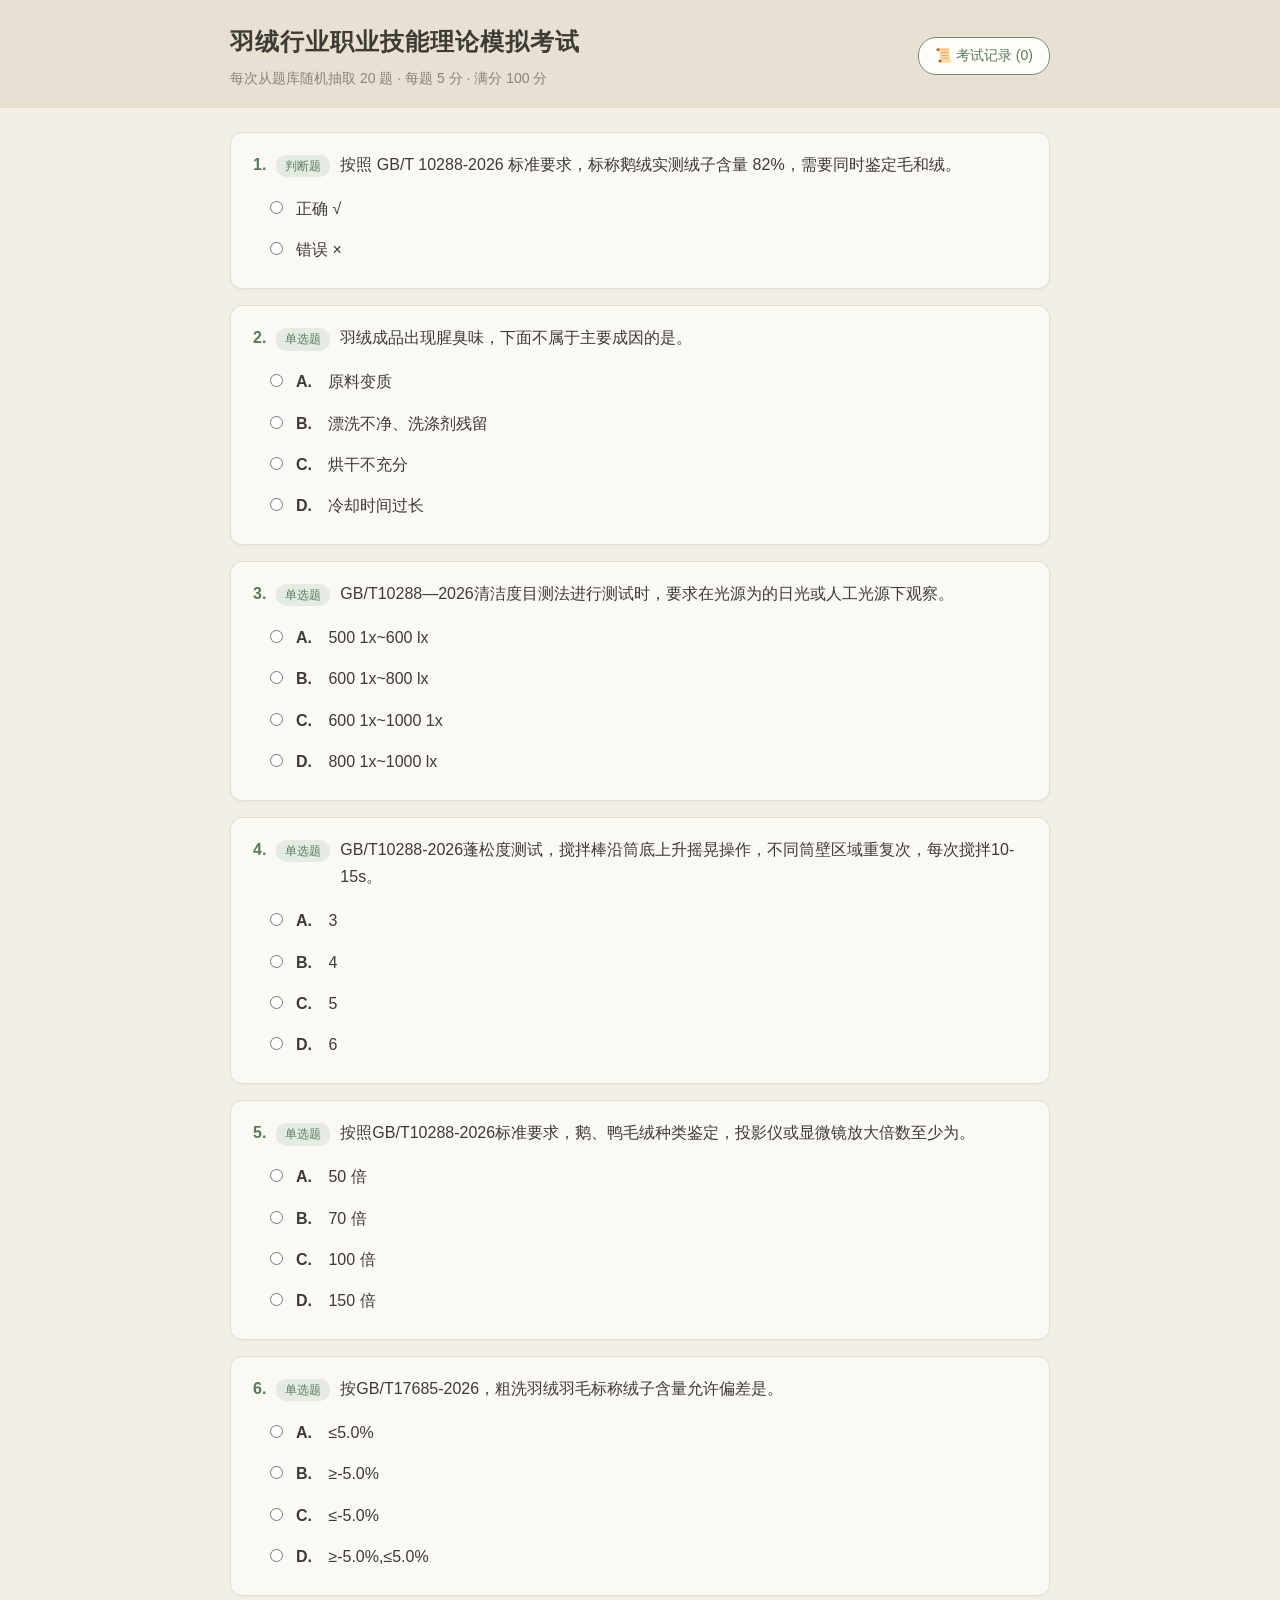
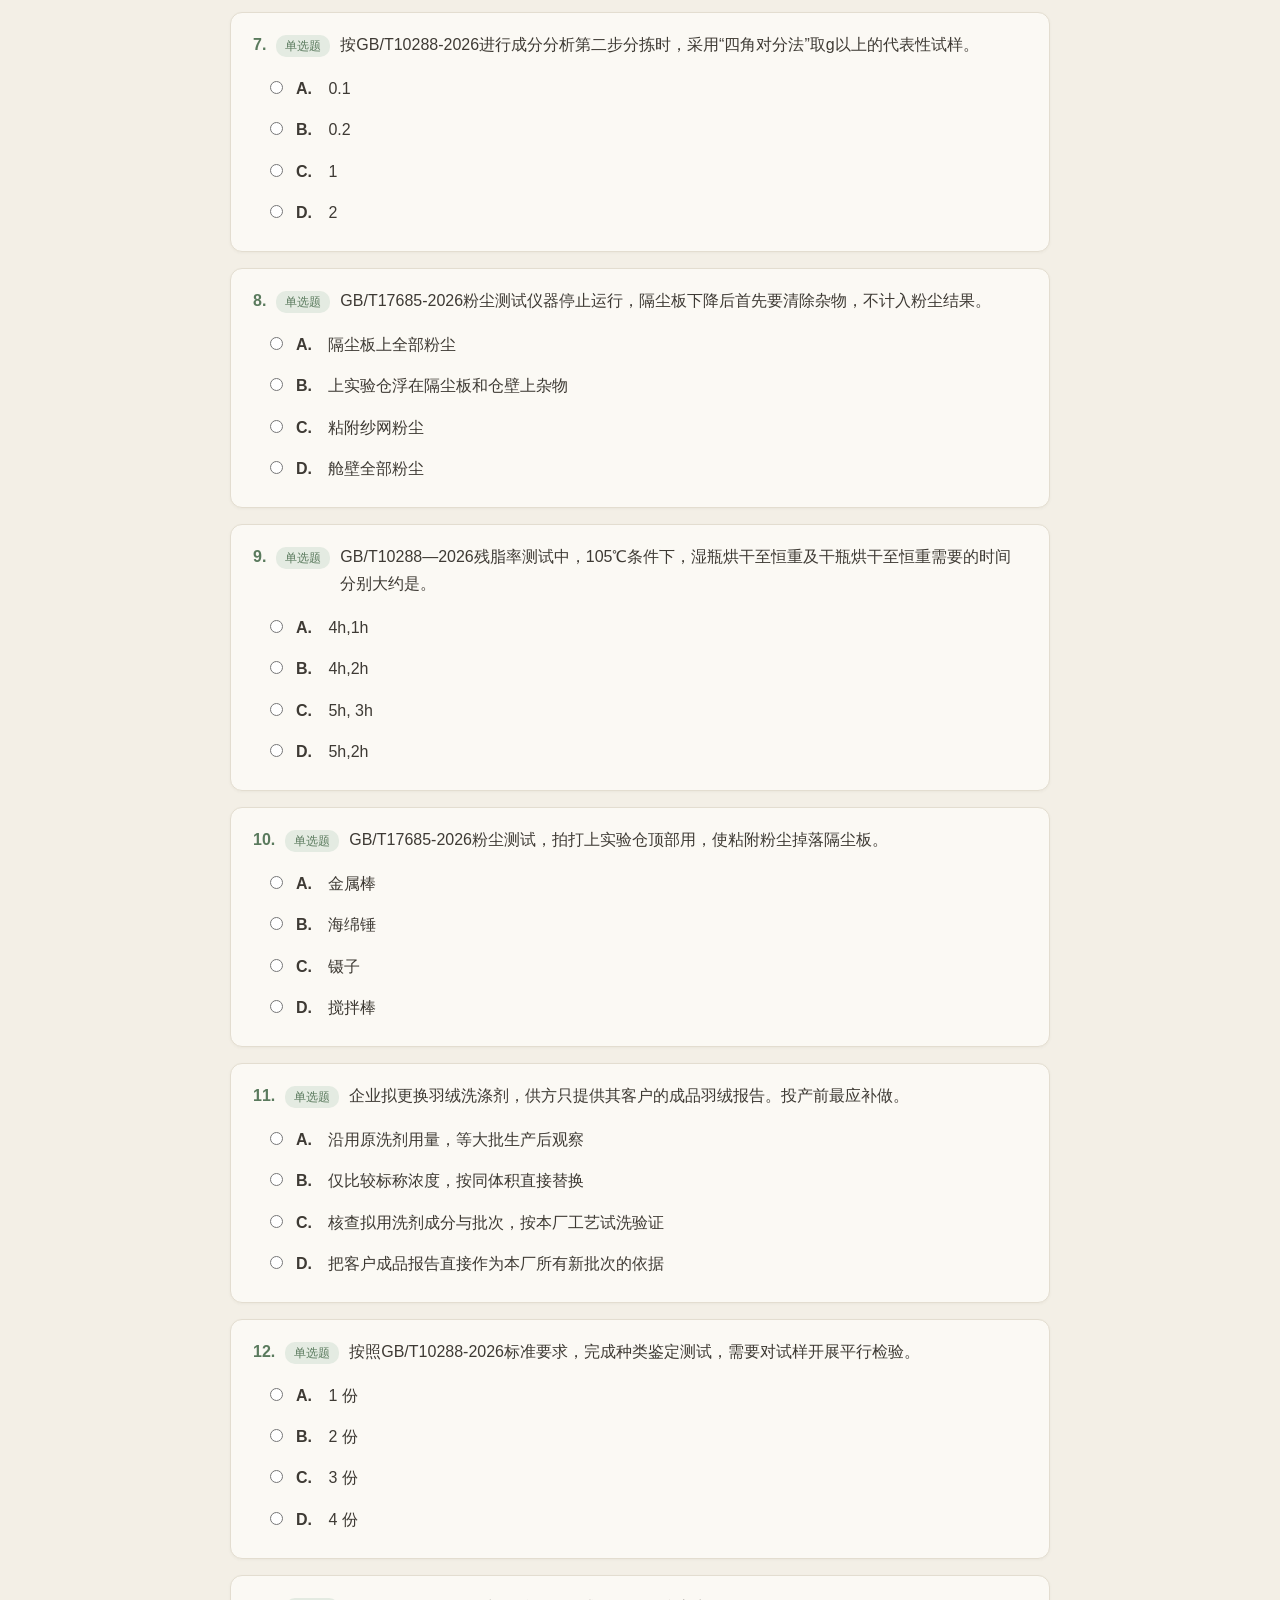
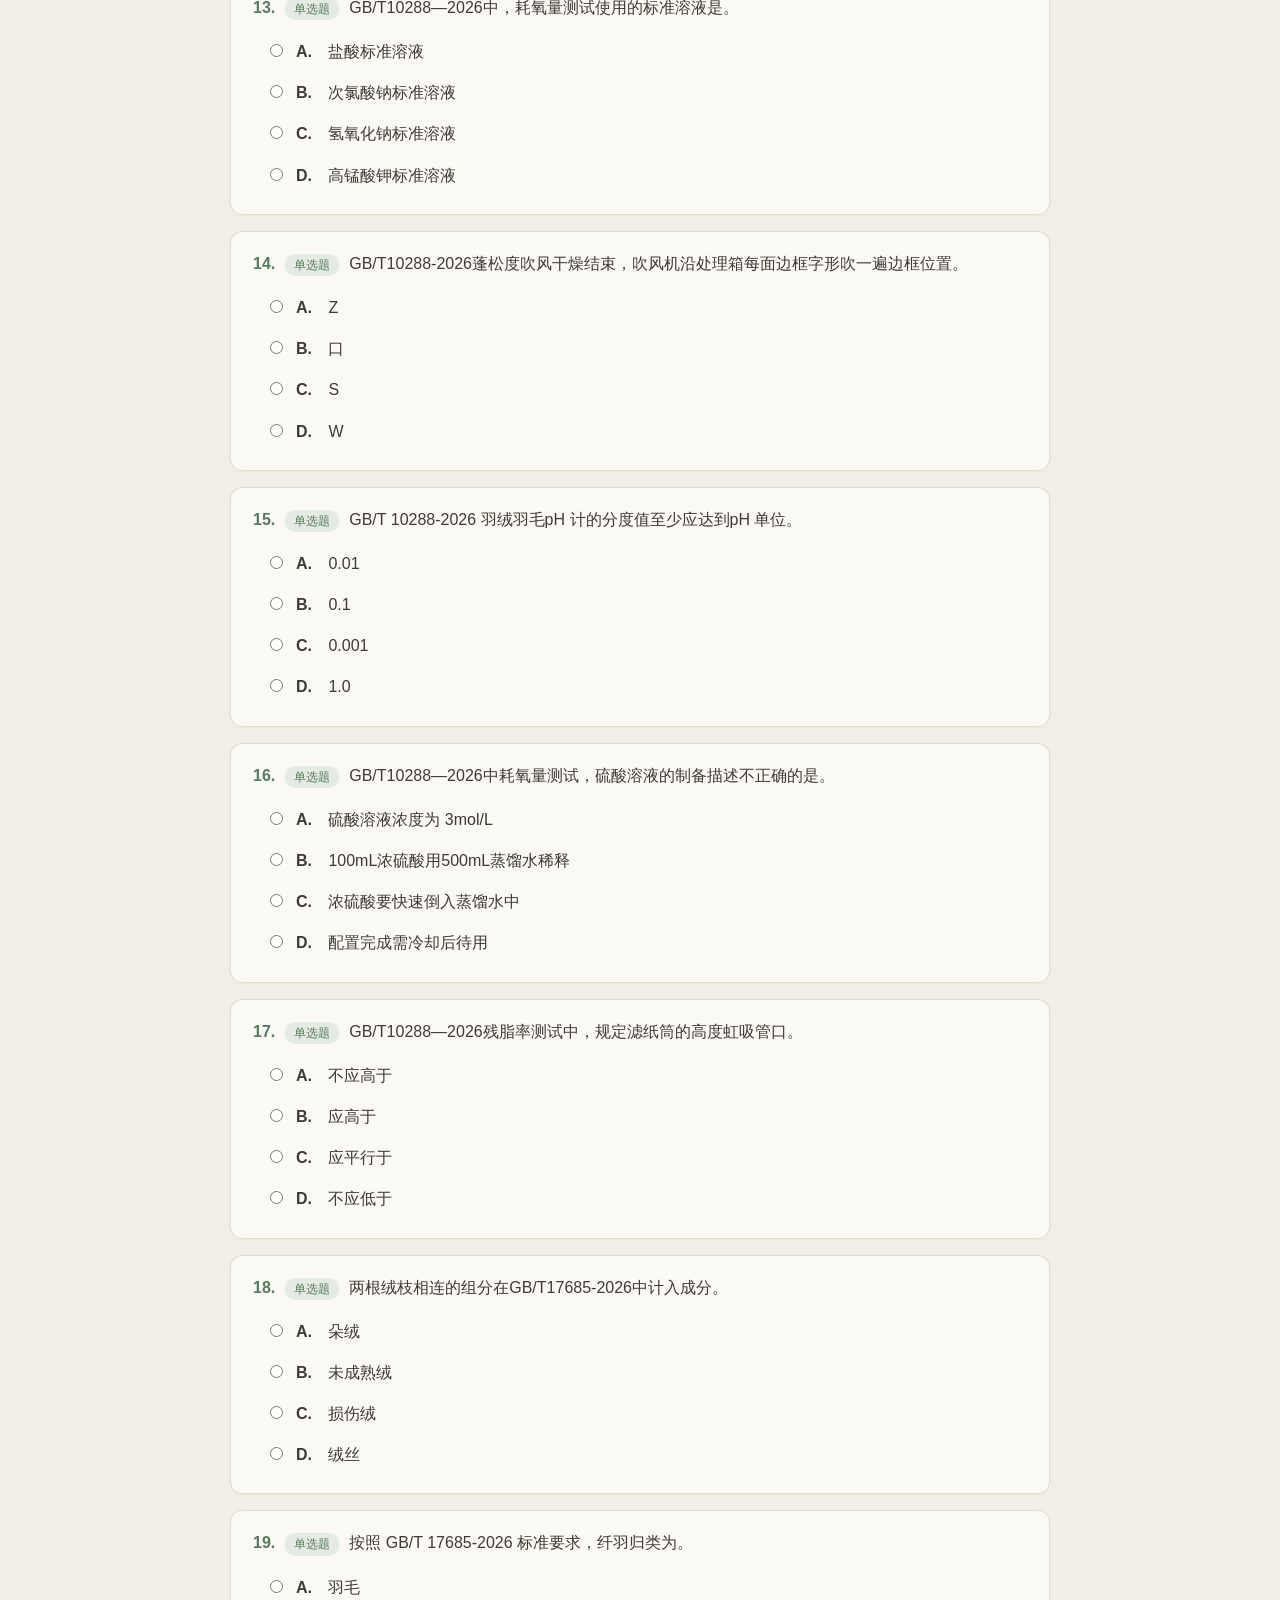
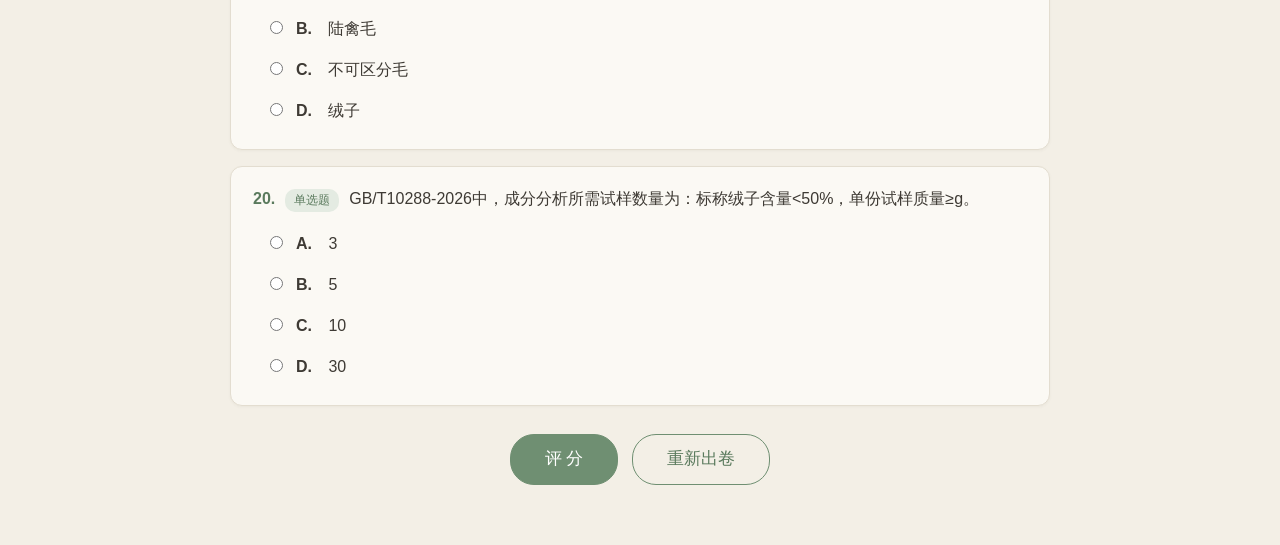
==== static/index.html @ 8d68539e "Initial commit: KLF Exam web app and 1000 questions bank" ====
<!DOCTYPE html>
<html lang="zh-CN">
<head>
  <meta charset="UTF-8">
  <meta name="viewport" content="width=device-width, initial-scale=1.0">
  <title>羽绒行业职业技能理论模拟考试</title>
  <link rel="stylesheet" href="style.css">
</head>
<body>
  <header class="topbar">
    <div class="wrap header-wrap">
      <div>
        <h1>羽绒行业职业技能理论模拟考试</h1>
        <p class="sub">每次从题库随机抽取 20 题 · 每题 5 分 · 满分 100 分</p>
      </div>
      <div class="header-tools">
        <button id="historyBtn" type="button" class="btn ghost-small">📜 考试记录 (<span id="historyCount">0</span>)</button>
      </div>
    </div>
  </header>

  <main class="wrap">
    <div id="docxBanner" class="docx-banner hidden">
      <div class="docx-info">
        <span class="docx-icon">📄</span>
        <div>
          <strong>已完成评分！标准题库 Word 档已解锁</strong>
          <p>您可以点击链接下载《KLF_羽绒行业理论考试题库_完整1000题.docx》以核对全套题库与标准答案。</p>
        </div>
      </div>
      <a id="downloadDocxLink" href="#" target="_blank" class="btn primary-small">📥 打开 / 下载题库 Word 档</a>
    </div>

    <div id="scoreBox" class="score-box hidden"></div>
    <form id="exam" autocomplete="off"></form>
    <div class="actions">
      <button id="gradeBtn" type="button" class="btn primary">评 分</button>
      <button id="newBtn" type="button" class="btn ghost">重新出卷</button>
    </div>
  </main>

  <!-- 考试历史记录弹窗 -->
  <div id="historyModal" class="modal-overlay hidden">
    <div class="modal-card">
      <div class="modal-head">
        <h2>考试历史成绩记录</h2>
        <button id="closeModalBtn" type="button" class="close-btn">&times;</button>
      </div>
      <div class="modal-body">
        <div id="historyList" class="history-list"></div>
        <div id="historyDetail" class="history-detail hidden">
          <button id="backToListBtn" type="button" class="btn-text">← 返回记录列表</button>
          <div id="detailContent"></div>
        </div>
      </div>
    </div>
  </div>

  <script src="app.js"></script>
</body>
</html>
---- static/style.css ----
:root {
  --bg: #f3efe6;
  --card: #fbf9f4;
  --border: #e3ddd0;
  --text: #3e3a34;
  --muted: #8a8378;
  --accent: #6f8f72;
  --accent-dark: #5a7a5d;
  --hover: #efeadf;
  --ok: #2f8a4c;
  --ok-bg: #e6f2e8;
  --bad: #c2453f;
  --bad-bg: #f8e7e4;
}

* { box-sizing: border-box; }

body {
  margin: 0;
  background: var(--bg);
  color: var(--text);
  font-family: "PingFang SC", "Microsoft YaHei", "Noto Sans SC", sans-serif;
  font-size: 16px;
  line-height: 1.7;
}

.wrap { max-width: 860px; margin: 0 auto; padding: 0 20px; }

.topbar {
  background: #e8e1d3;
  border-bottom: 1px solid var(--border);
  padding: 22px 0 16px;
  margin-bottom: 24px;
}
.topbar h1 { margin: 0; font-size: 24px; font-weight: 600; letter-spacing: 1px; }
.topbar .sub { margin: 4px 0 0; color: var(--muted); font-size: 14px; }

.card {
  background: var(--card);
  border: 1px solid var(--border);
  border-radius: 12px;
  padding: 18px 22px;
  margin-bottom: 16px;
  box-shadow: 0 1px 3px rgba(80, 70, 50, 0.05);
}

.q-head { display: flex; gap: 10px; align-items: baseline; margin-bottom: 10px; }
.q-no { font-weight: 600; color: var(--accent-dark); white-space: nowrap; }
.q-type {
  font-size: 12px;
  color: var(--accent-dark);
  background: #e4ebe2;
  border-radius: 10px;
  padding: 1px 9px;
  white-space: nowrap;
}
.q-text { flex: 1; }
.q-mark { margin-left: auto; font-weight: 600; white-space: nowrap; }
.q-mark.ok { color: var(--ok); }
.q-mark.bad { color: var(--bad); }

.opt {
  display: flex;
  align-items: flex-start;
  gap: 10px;
  padding: 7px 12px;
  border-radius: 8px;
  cursor: pointer;
  transition: background 0.15s;
}
.opt:hover { background: var(--hover); }
.opt input { margin-top: 6px; accent-color: var(--accent); }
.opt .key { font-weight: 600; min-width: 1.4em; }

.opt.correct { color: var(--ok); background: var(--ok-bg); font-weight: 600; }
.opt.wrong { color: var(--bad); background: var(--bad-bg); text-decoration: line-through; }
.graded .opt { cursor: default; }
.graded .opt:hover:not(.correct):not(.wrong) { background: transparent; }

textarea {
  width: 100%;
  min-height: 120px;
  padding: 10px 12px;
  border: 1px solid var(--border);
  border-radius: 8px;
  background: #fffdf8;
  color: var(--text);
  font: inherit;
  resize: vertical;
}
textarea:focus { outline: none; border-color: var(--accent); }

.ref {
  margin-top: 12px;
  padding: 12px 14px;
  border-left: 4px solid var(--ok);
  background: var(--ok-bg);
  color: var(--ok);
  border-radius: 6px;
  white-space: pre-wrap;
}
.self-grade { margin-top: 10px; display: flex; gap: 10px; align-items: center; color: var(--muted); font-size: 14px; }
.self-grade button {
  border: 1px solid var(--border);
  background: #fff;
  border-radius: 6px;
  padding: 4px 12px;
  cursor: pointer;
  font: inherit;
}
.self-grade button.on-ok { background: var(--ok); color: #fff; border-color: var(--ok); }
.self-grade button.on-bad { background: var(--bad); color: #fff; border-color: var(--bad); }

.unanswered { color: var(--bad); font-size: 14px; margin-top: 6px; }

.actions { display: flex; justify-content: center; gap: 14px; margin: 28px 0 60px; }
.btn {
  font: inherit;
  font-size: 17px;
  padding: 10px 34px;
  border-radius: 24px;
  cursor: pointer;
  border: 1px solid var(--accent);
  transition: background 0.15s;
}
.btn.primary { background: var(--accent); color: #fff; }
.btn.primary:hover { background: var(--accent-dark); }
.btn.primary:disabled { background: #b9c4b6; border-color: #b9c4b6; cursor: default; }
.btn.ghost { background: transparent; color: var(--accent-dark); }
.btn.ghost:hover { background: #e4ebe2; }

.header-wrap {
  display: flex;
  justify-content: space-between;
  align-items: center;
  flex-wrap: wrap;
  gap: 12px;
}

.docx-banner {
  display: flex;
  justify-content: space-between;
  align-items: center;
  flex-wrap: wrap;
  gap: 14px;
  background: #eaf3eb;
  border: 1px solid #b8dabf;
  border-radius: 10px;
  padding: 14px 18px;
  margin-bottom: 20px;
  box-shadow: 0 1px 3px rgba(47, 138, 76, 0.08);
}
.docx-info {
  display: flex;
  gap: 12px;
  align-items: center;
}
.docx-icon { font-size: 28px; }
.docx-info strong { color: var(--ok); font-size: 16px; }
.docx-info p { margin: 3px 0 0; color: #556b57; font-size: 13px; }

.btn.primary-small {
  font: inherit;
  font-size: 14px;
  padding: 8px 18px;
  border-radius: 20px;
  text-decoration: none;
  background: var(--ok);
  color: #fff;
  border: 1px solid var(--ok);
  cursor: pointer;
  transition: background 0.15s;
  display: inline-block;
  white-space: nowrap;
}
.btn.primary-small:hover { background: #26723e; }

.btn.ghost-small {
  font: inherit;
  font-size: 14px;
  padding: 6px 16px;
  border-radius: 18px;
  cursor: pointer;
  border: 1px solid var(--accent);
  background: #fffdf8;
  color: var(--accent-dark);
  transition: all 0.15s;
}
.btn.ghost-small:hover { background: #e4ebe2; }

/* Modal 彈窗樣式 */
.modal-overlay {
  position: fixed;
  inset: 0;
  background: rgba(30, 25, 20, 0.45);
  display: flex;
  align-items: center;
  justify-content: center;
  z-index: 1000;
  padding: 20px;
}
.modal-card {
  background: var(--card);
  border: 1px solid var(--border);
  border-radius: 14px;
  width: 100%;
  max-width: 820px;
  max-height: 85vh;
  display: flex;
  flex-direction: column;
  box-shadow: 0 10px 30px rgba(0, 0, 0, 0.15);
}
.modal-head {
  display: flex;
  justify-content: space-between;
  align-items: center;
  padding: 16px 22px;
  border-bottom: 1px solid var(--border);
}
.modal-head h2 { margin: 0; font-size: 20px; color: var(--text); }
.close-btn {
  background: transparent;
  border: none;
  font-size: 28px;
  color: var(--muted);
  cursor: pointer;
  line-height: 1;
}
.close-btn:hover { color: var(--bad); }

.modal-body {
  padding: 20px;
  overflow-y: auto;
  flex: 1;
}

.history-item {
  display: flex;
  justify-content: space-between;
  align-items: center;
  padding: 14px 18px;
  border: 1px solid var(--border);
  border-radius: 10px;
  margin-bottom: 12px;
  background: #fffdf8;
  cursor: pointer;
  transition: all 0.15s;
}
.history-item:hover {
  background: var(--hover);
  border-color: var(--accent);
  transform: translateY(-1px);
}
.history-score { font-size: 22px; font-weight: 700; color: var(--accent-dark); }
.history-date { color: var(--muted); font-size: 13px; }
.history-stats { font-size: 14px; color: var(--text); margin-top: 3px; }
.btn-text {
  background: transparent;
  border: none;
  color: var(--accent-dark);
  font: inherit;
  font-weight: 600;
  cursor: pointer;
  padding: 0 0 14px;
  display: inline-block;
}
.btn-text:hover { text-decoration: underline; }

.history-detail-item {
  border: 1px solid var(--border);
  border-radius: 8px;
  padding: 14px 16px;
  margin-bottom: 12px;
  background: #fffdf8;
}
.history-detail-item.ok-border { border-left: 4px solid var(--ok); }
.history-detail-item.bad-border { border-left: 4px solid var(--bad); }
.history-detail-item.pending-border { border-left: 4px solid var(--muted); }

.score-box {
  text-align: center;
  background: var(--card);
  border: 1px solid var(--border);
  border-radius: 12px;
  padding: 18px;
  margin-bottom: 20px;
}
.score-box .big { font-size: 40px; font-weight: 700; color: var(--accent-dark); }
.score-box .detail { color: var(--muted); font-size: 14px; }
.hidden { display: none !important; }
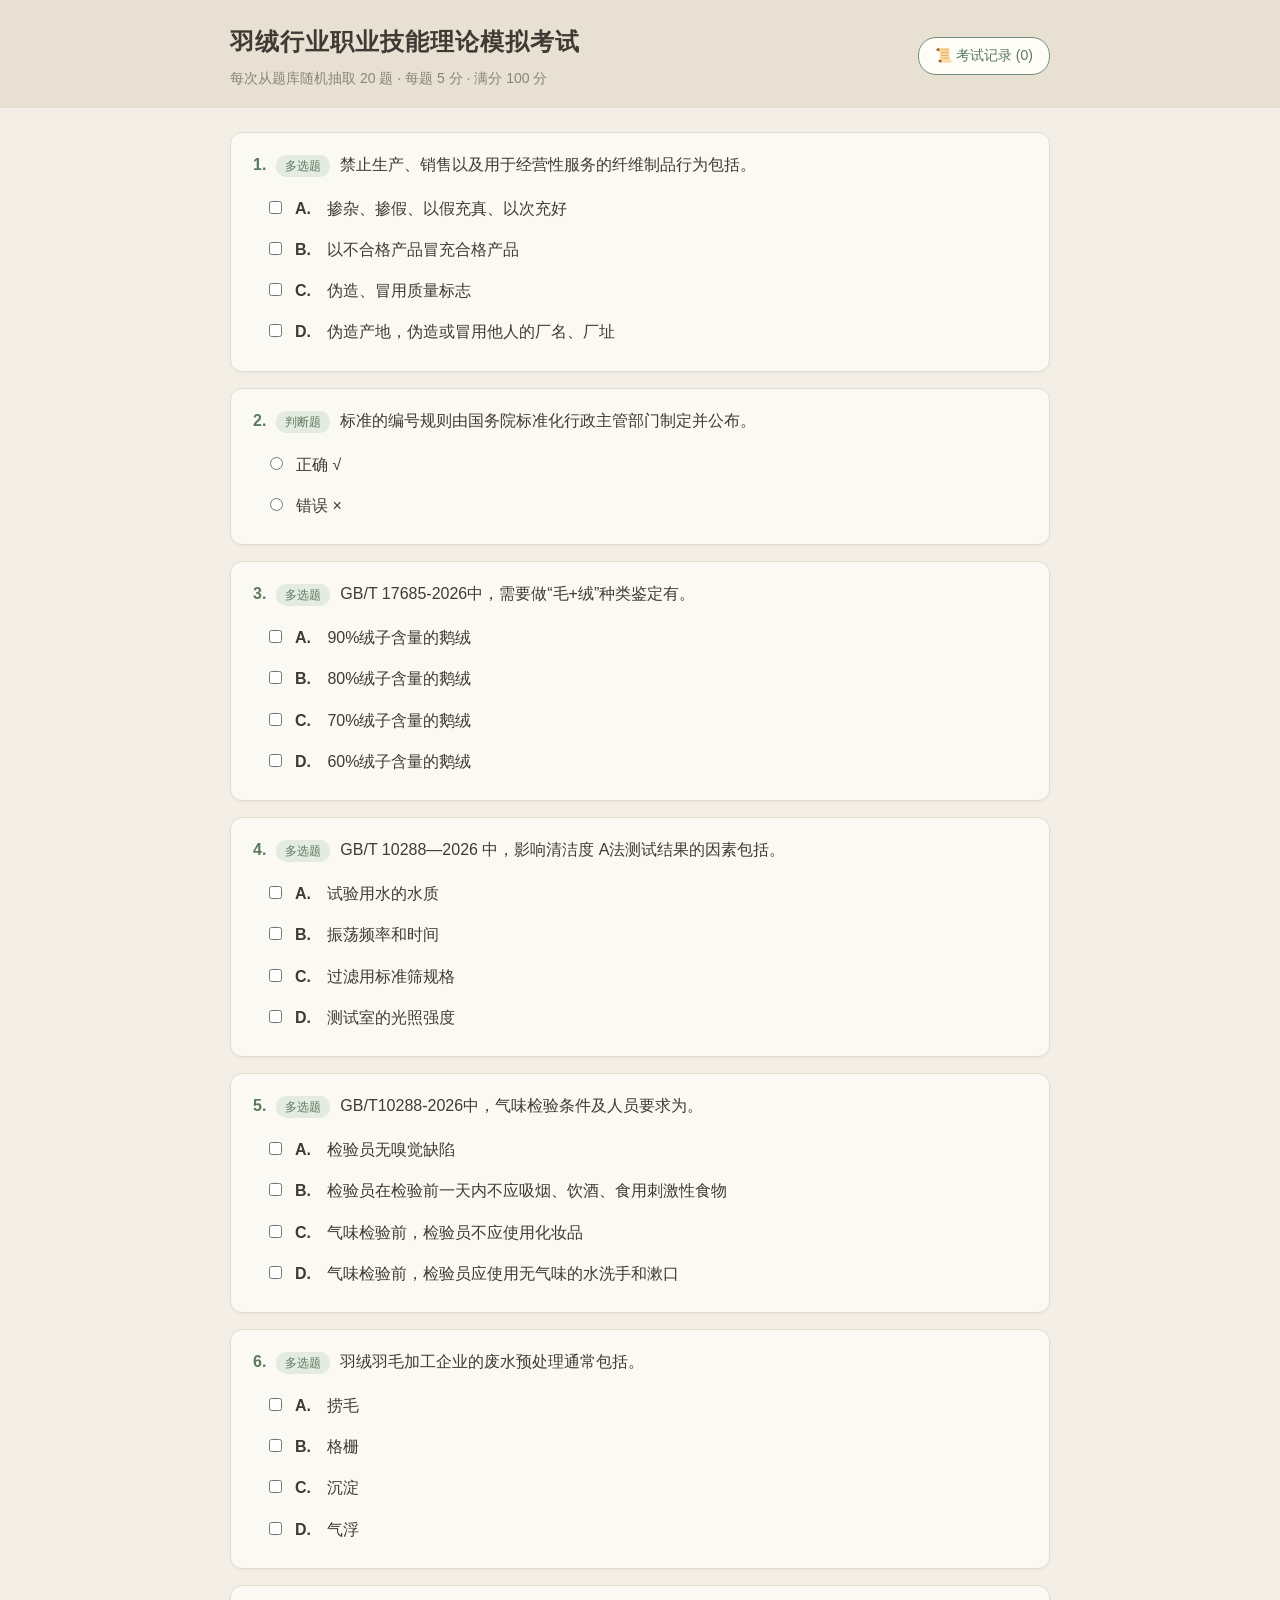
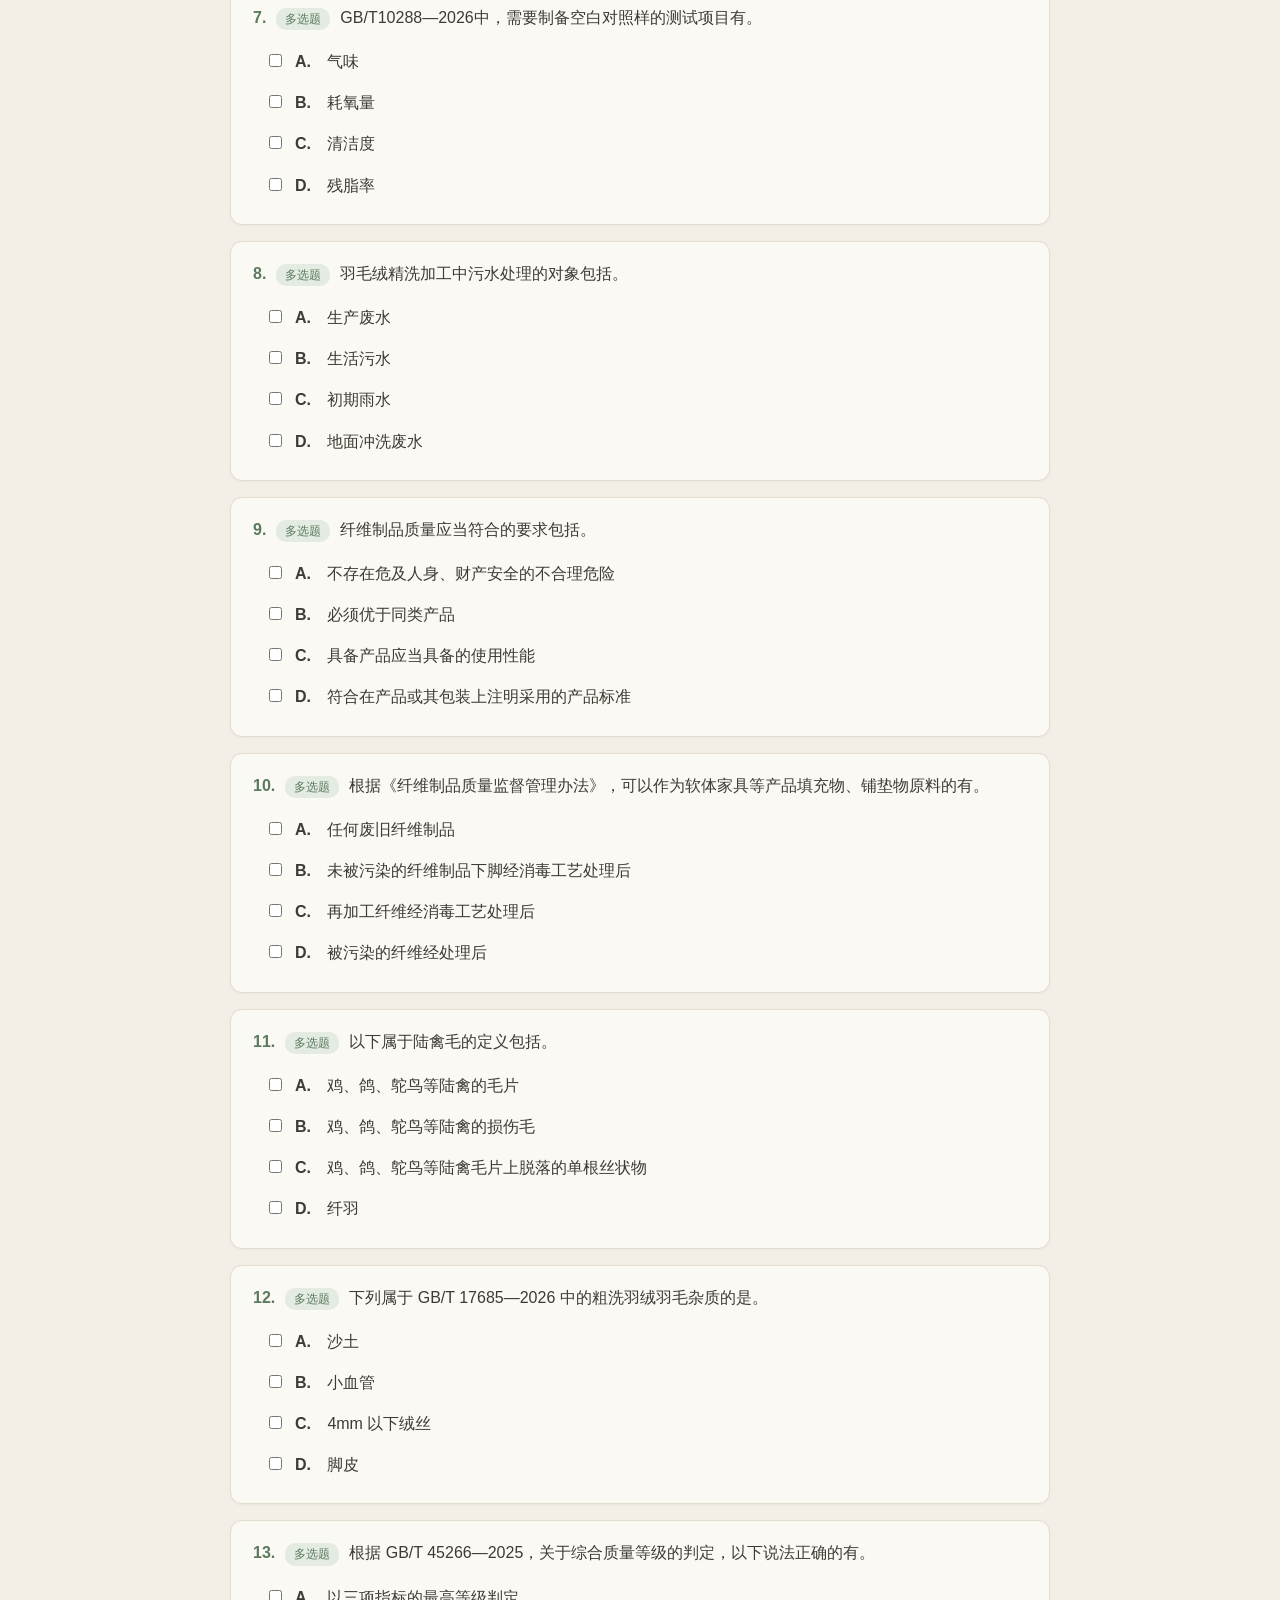
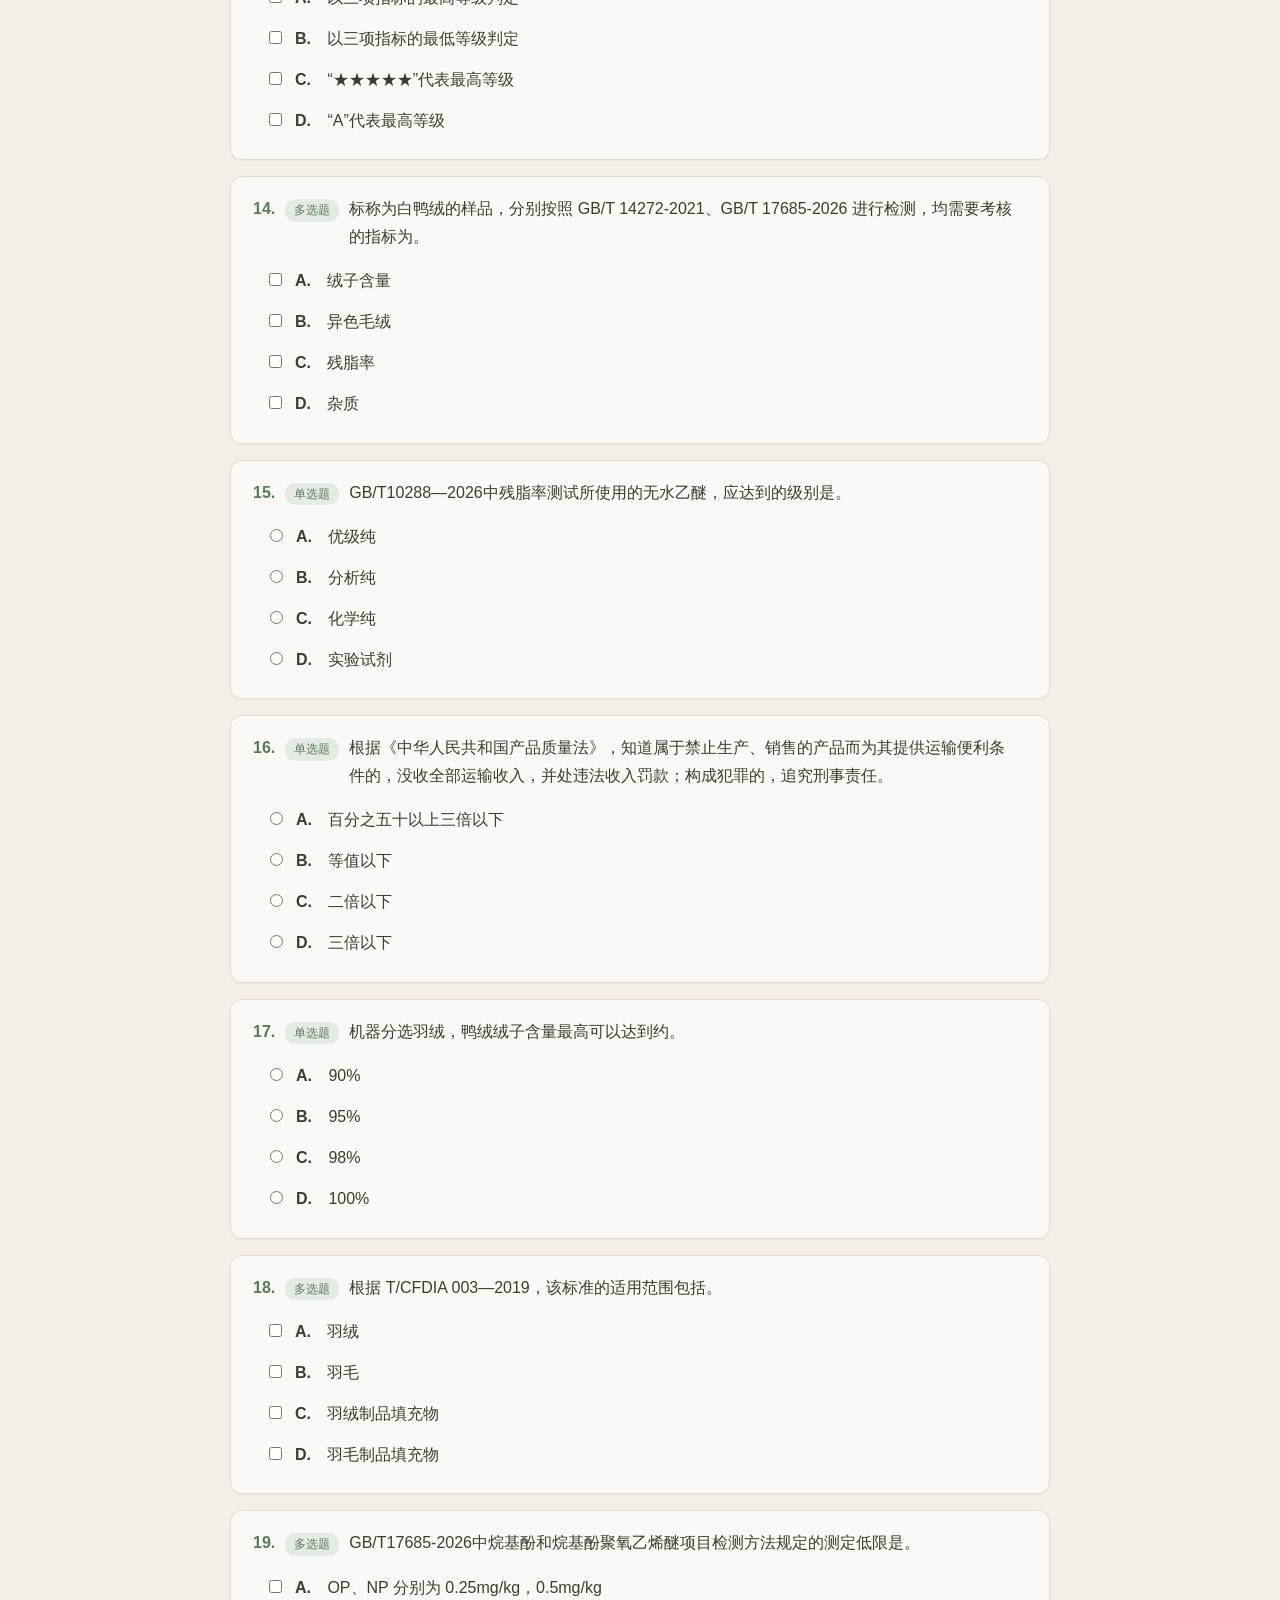
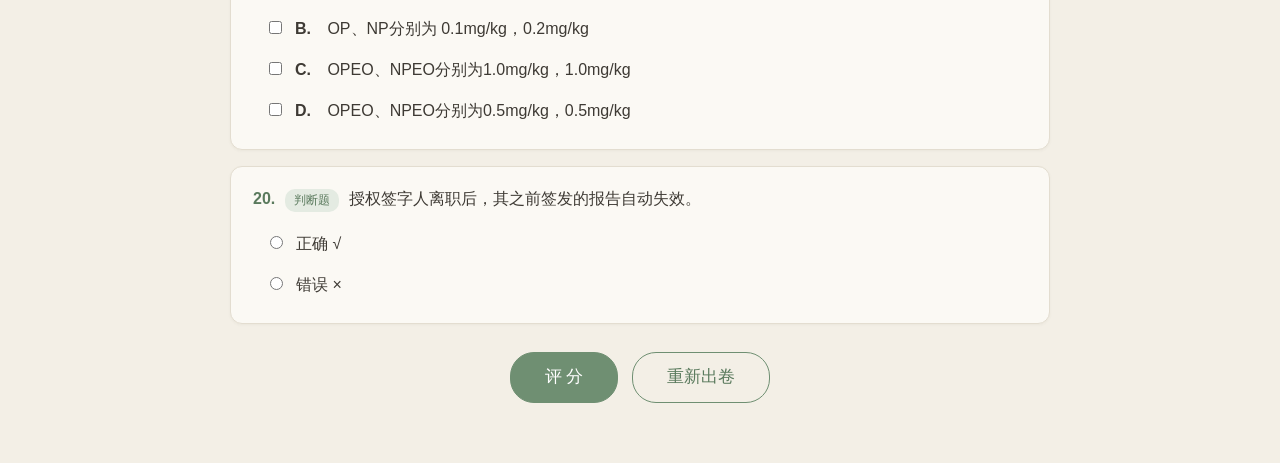
==== commit b3259c68: "Robust grading evaluation with cache-busting script version" ====
--- a/static/index.html
+++ b/static/index.html
@@ -56,6 +56,6 @@
     </div>
   </div>
 
-  <script src="app.js"></script>
+  <script src="app.js?v=20261007_01"></script>
 </body>
 </html>
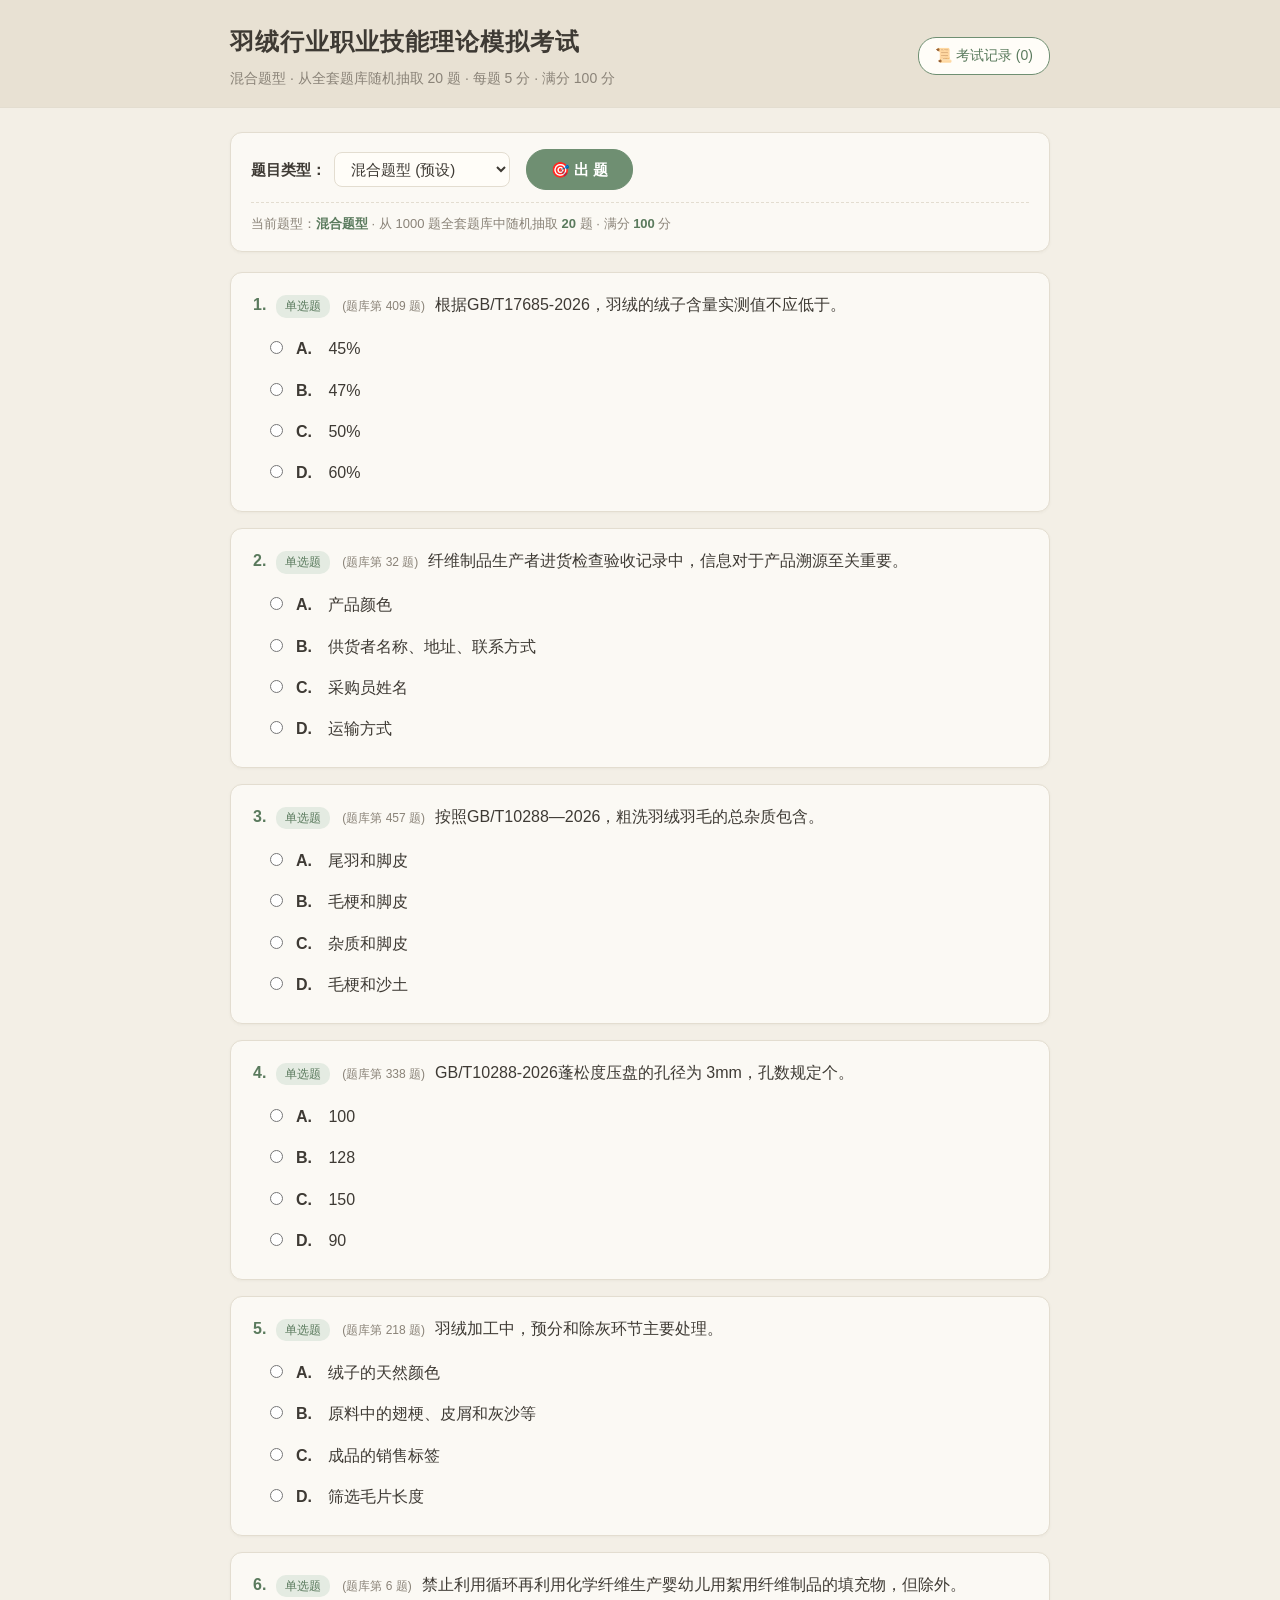
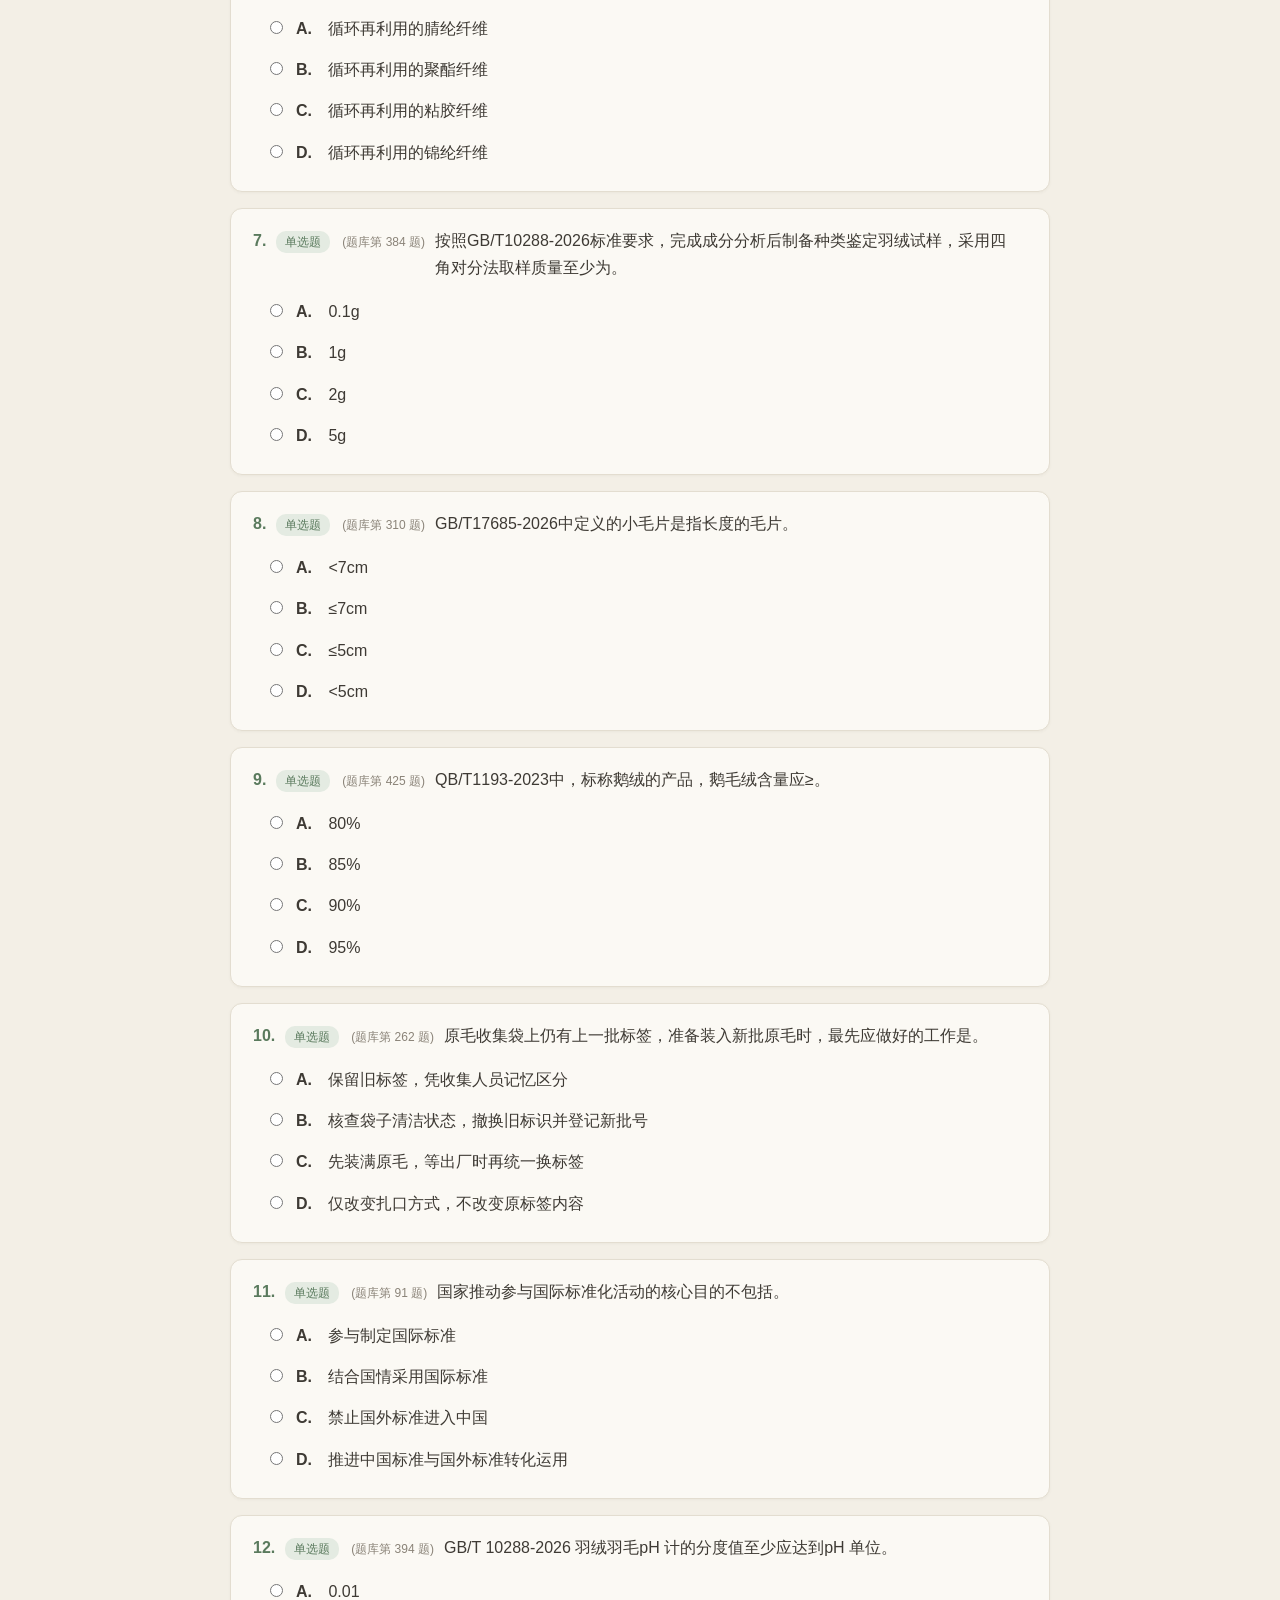
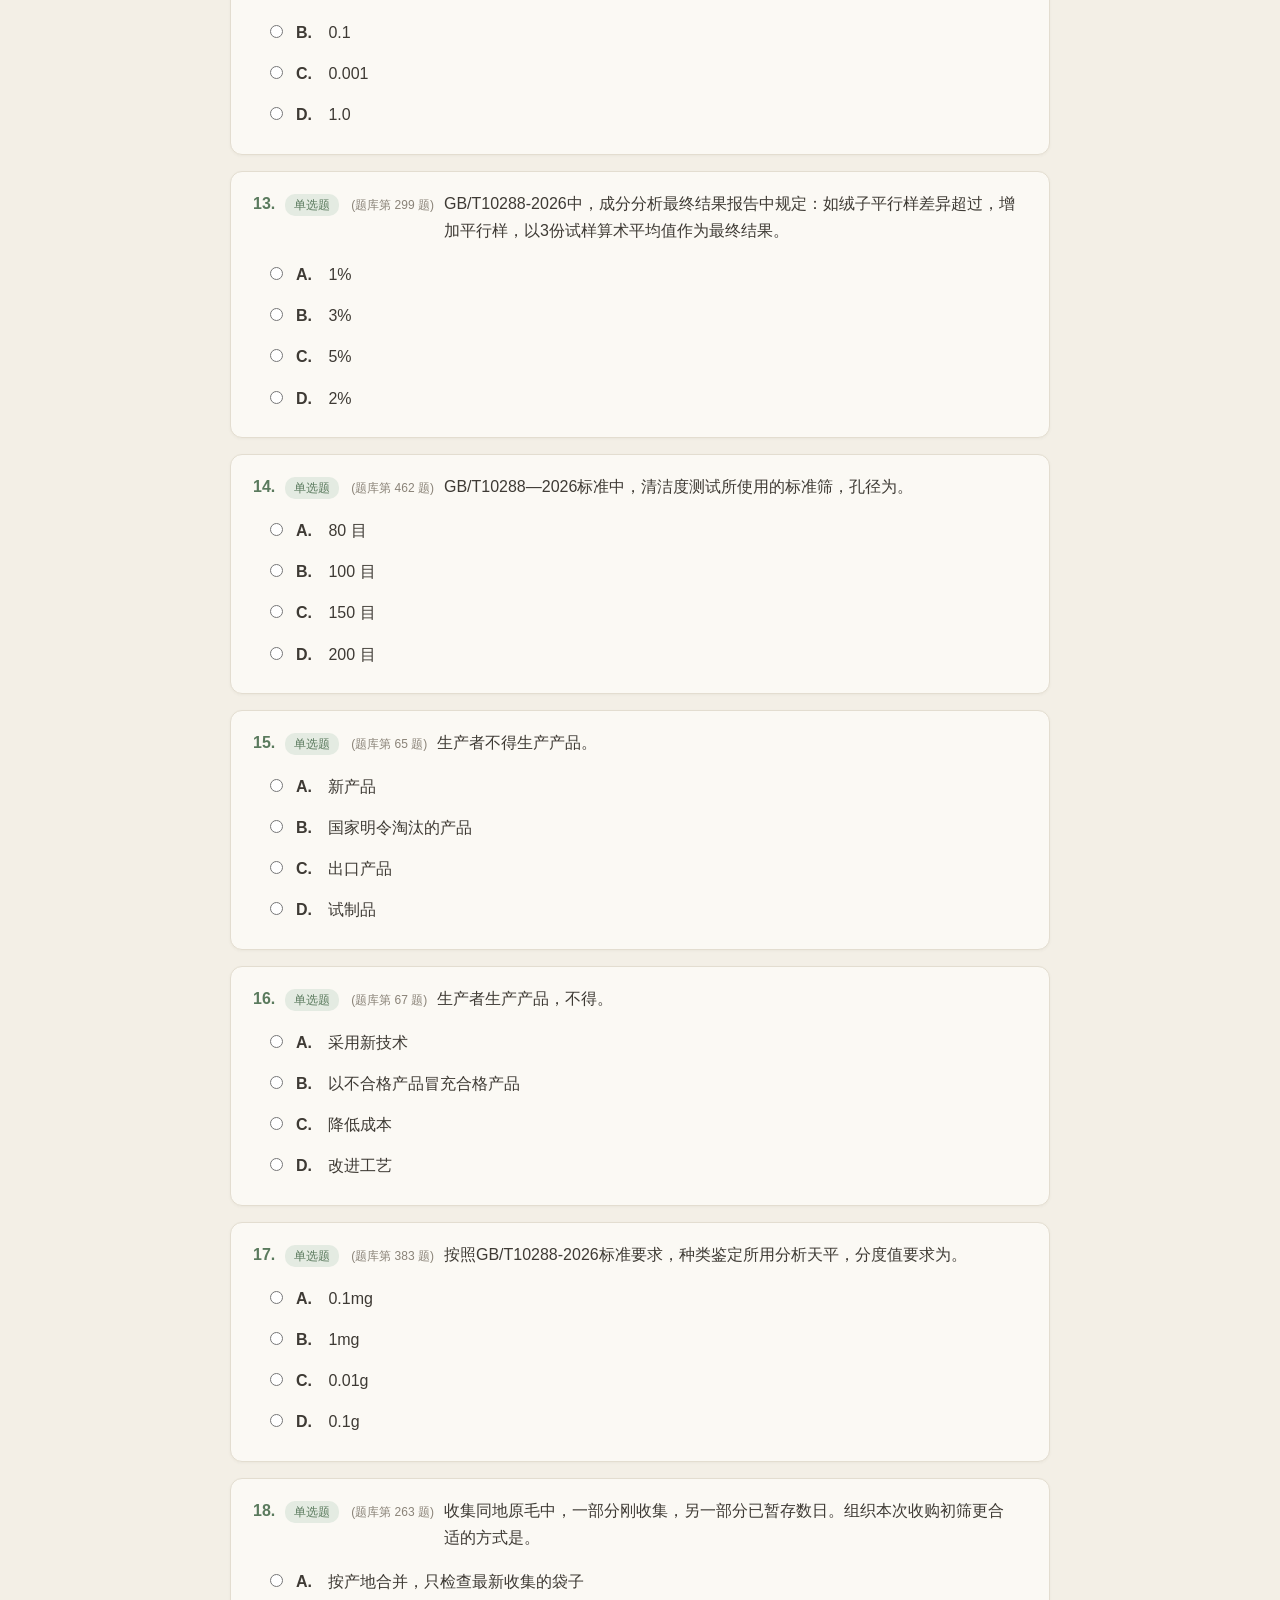
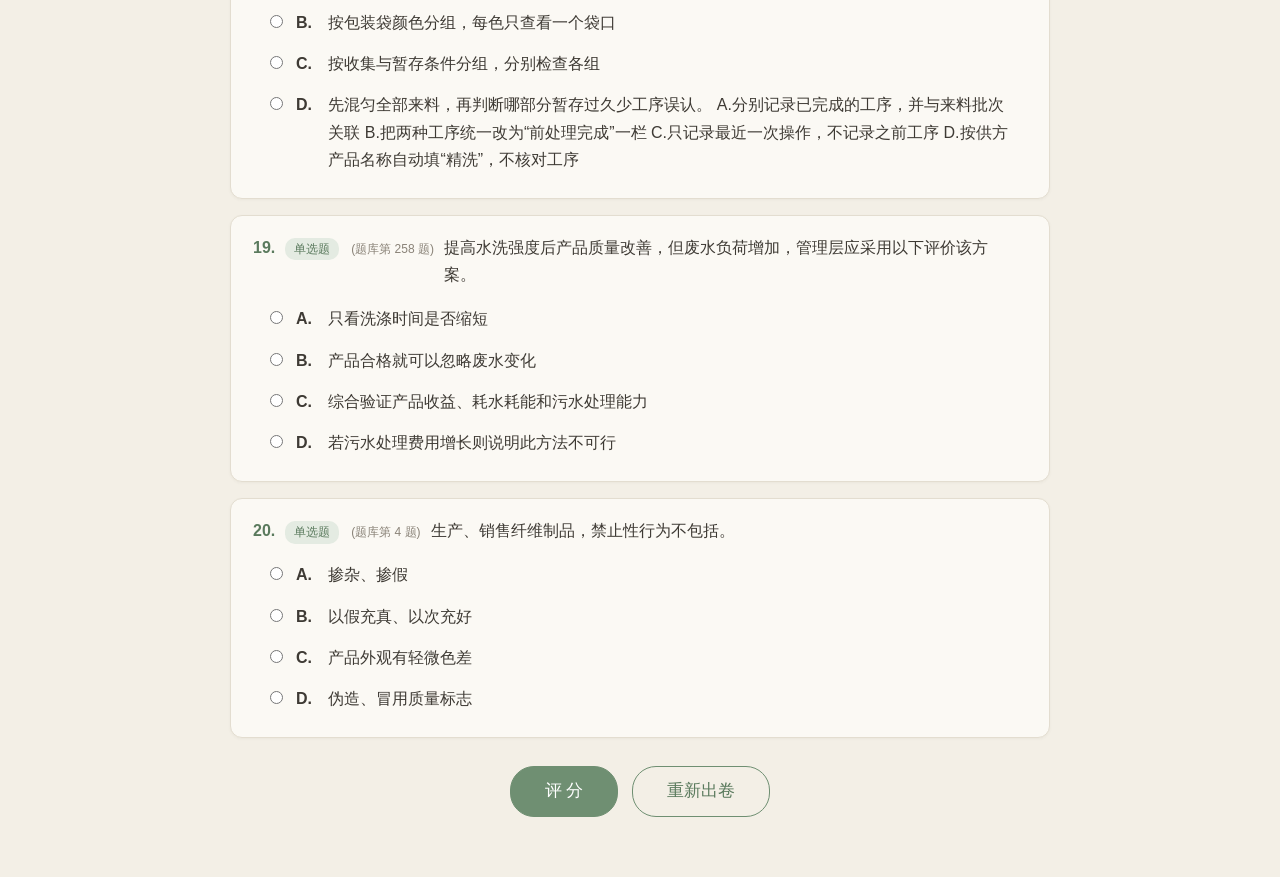
==== commit 898e602b: "feat: 新增題型選單與自訂出題範圍功能" ====
--- a/static/index.html
+++ b/static/index.html
@@ -11,7 +11,7 @@
     <div class="wrap header-wrap">
       <div>
         <h1>羽绒行业职业技能理论模拟考试</h1>
-        <p class="sub">每次从题库随机抽取 20 题 · 每题 5 分 · 满分 100 分</p>
+        <p class="sub" id="topSubTitle">每次从题库随机抽取 20 题 · 每题 5 分 · 满分 100 分</p>
       </div>
       <div class="header-tools">
         <button id="historyBtn" type="button" class="btn ghost-small">📜 考试记录 (<span id="historyCount">0</span>)</button>
@@ -20,6 +20,41 @@
   </header>
 
   <main class="wrap">
+    <!-- 出题设置控制区 -->
+    <div class="card config-card">
+      <div class="config-row">
+        <div class="config-field">
+          <label for="typeSelect" class="config-label">题目类型：</label>
+          <select id="typeSelect" class="config-select">
+            <option value="mixed" selected>混合题型 (预设)</option>
+            <option value="single">单选题 (上限500题)</option>
+            <option value="multi">多选题 (上限240题)</option>
+            <option value="judge">判断题 (上限230题)</option>
+            <option value="short">简答题 (上限30题)</option>
+          </select>
+        </div>
+
+        <div id="rangeGroup" class="config-field range-group hidden">
+          <label class="config-label">出题范围：</label>
+          <div class="range-inputs">
+            <span class="range-text">第</span>
+            <input type="number" id="rangeFrom" min="1" max="500" value="1" class="config-input range-num" placeholder="起始">
+            <span class="range-sep">~</span>
+            <input type="number" id="rangeTo" min="1" max="500" value="100" class="config-input range-num" placeholder="结束">
+            <span class="range-text">题</span>
+            <span id="rangeLimitHint" class="range-hint">（上限 500 题）</span>
+          </div>
+        </div>
+
+        <div class="config-field config-action">
+          <button id="generateBtn" type="button" class="btn primary-accent">🎯 出 题</button>
+        </div>
+      </div>
+      <div id="configSummary" class="config-summary">
+        <span>当前题型：<strong>混合题型</strong> · 从 1000 题全套题库中随机抽取 20 题</span>
+      </div>
+    </div>
+
     <div id="docxBanner" class="docx-banner hidden">
       <div class="docx-info">
         <span class="docx-icon">📄</span>
@@ -56,6 +91,6 @@
     </div>
   </div>
 
-  <script src="app.js?v=20261007_01"></script>
+  <script src="app.js?v=20261010_02"></script>
 </body>
 </html>
--- a/static/style.css
+++ b/static/style.css
@@ -287,4 +287,117 @@
 }
 .score-box .big { font-size: 40px; font-weight: 700; color: var(--accent-dark); }
 .score-box .detail { color: var(--muted); font-size: 14px; }
+
+/* 出题模式设定面板 */
+.config-card {
+  margin-bottom: 20px;
+  background: var(--card);
+  border: 1px solid var(--border);
+  border-radius: 12px;
+  padding: 16px 20px;
+  box-shadow: 0 1px 3px rgba(80, 70, 50, 0.05);
+}
+
+.config-row {
+  display: flex;
+  align-items: center;
+  flex-wrap: wrap;
+  gap: 16px;
+}
+
+.config-field {
+  display: flex;
+  align-items: center;
+  gap: 8px;
+}
+
+.config-label {
+  font-weight: 600;
+  color: var(--text);
+  white-space: nowrap;
+  font-size: 15px;
+}
+
+.config-select, .config-input {
+  font: inherit;
+  font-size: 15px;
+  padding: 7px 12px;
+  border: 1px solid var(--border);
+  border-radius: 8px;
+  background: #fffdf8;
+  color: var(--text);
+  outline: none;
+  transition: border-color 0.15s, box-shadow 0.15s;
+}
+
+.config-select {
+  cursor: pointer;
+}
+
+.config-select:focus, .config-input:focus {
+  border-color: var(--accent);
+  box-shadow: 0 0 0 3px rgba(111, 143, 114, 0.2);
+}
+
+.range-inputs {
+  display: inline-flex;
+  align-items: center;
+  gap: 6px;
+}
+
+.range-text, .range-sep {
+  color: var(--muted);
+  font-size: 14px;
+}
+
+.range-num {
+  width: 86px;
+  text-align: center;
+}
+
+.range-hint {
+  font-size: 13px;
+  color: var(--muted);
+  white-space: nowrap;
+}
+
+.btn.primary-accent {
+  background: var(--accent);
+  color: #fff;
+  border-color: var(--accent);
+  padding: 7px 24px;
+  font-size: 15px;
+  font-weight: 600;
+  border-radius: 20px;
+  cursor: pointer;
+  transition: background 0.15s, transform 0.1s;
+}
+
+.btn.primary-accent:hover {
+  background: var(--accent-dark);
+}
+
+.btn.primary-accent:active {
+  transform: translateY(1px);
+}
+
+.config-summary {
+  margin-top: 12px;
+  padding-top: 10px;
+  border-top: 1px dashed var(--border);
+  font-size: 13px;
+  color: var(--muted);
+}
+
+.config-summary strong {
+  color: var(--accent-dark);
+}
+
+.q-source-no {
+  font-size: 12px;
+  color: var(--muted);
+  font-weight: normal;
+  margin-left: 2px;
+}
+
 .hidden { display: none !important; }
